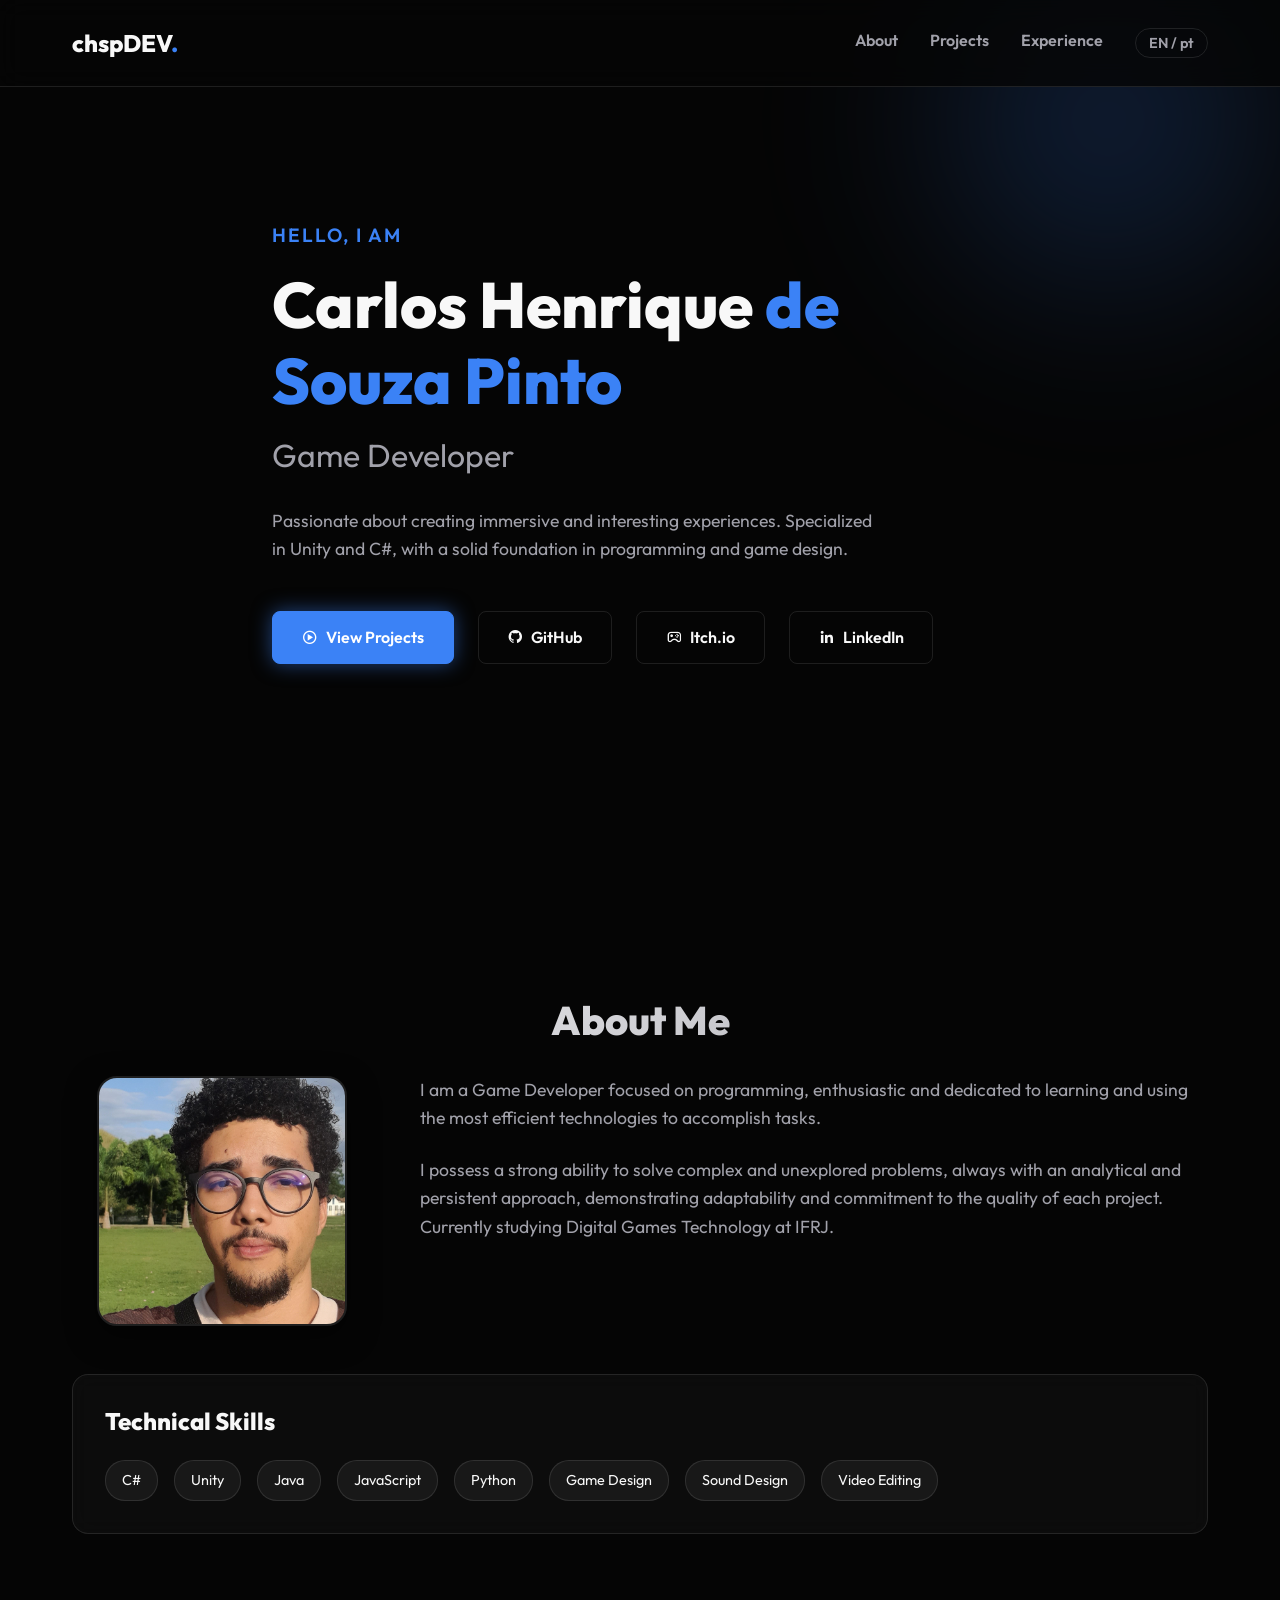
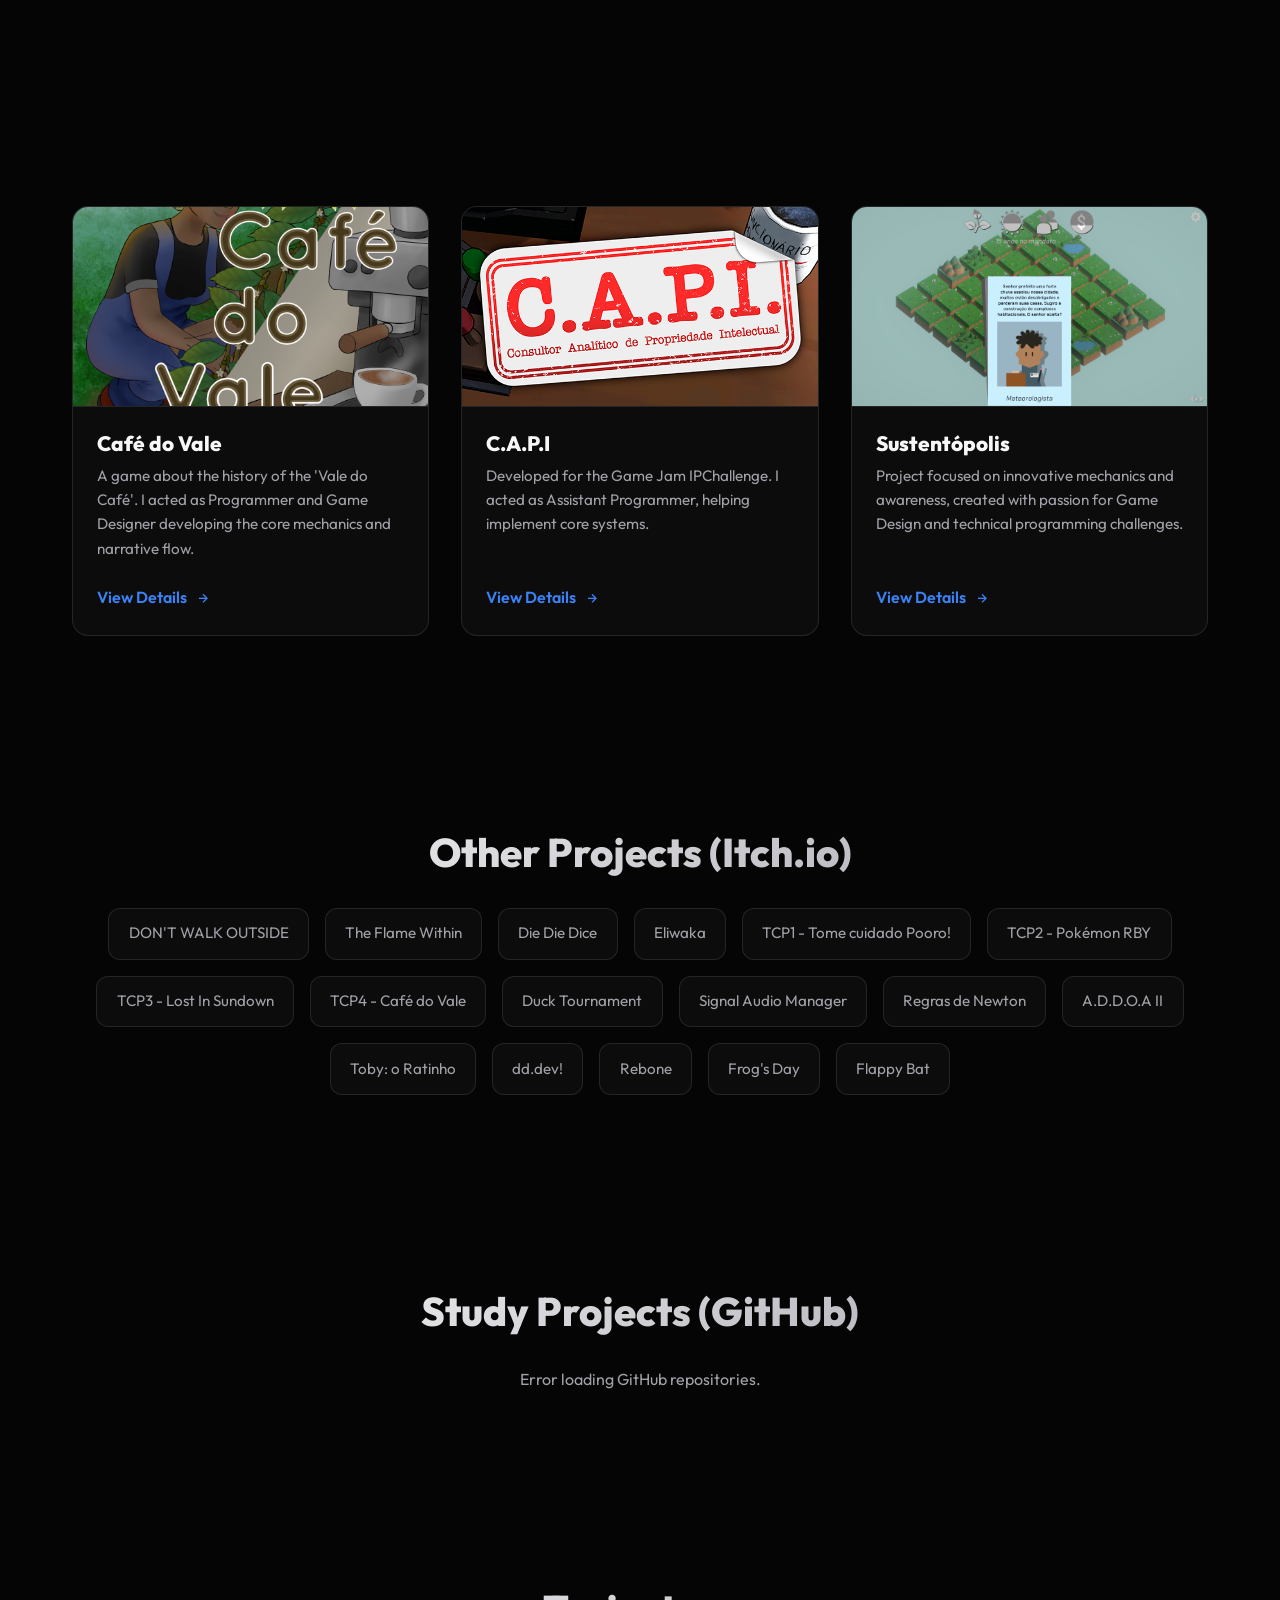
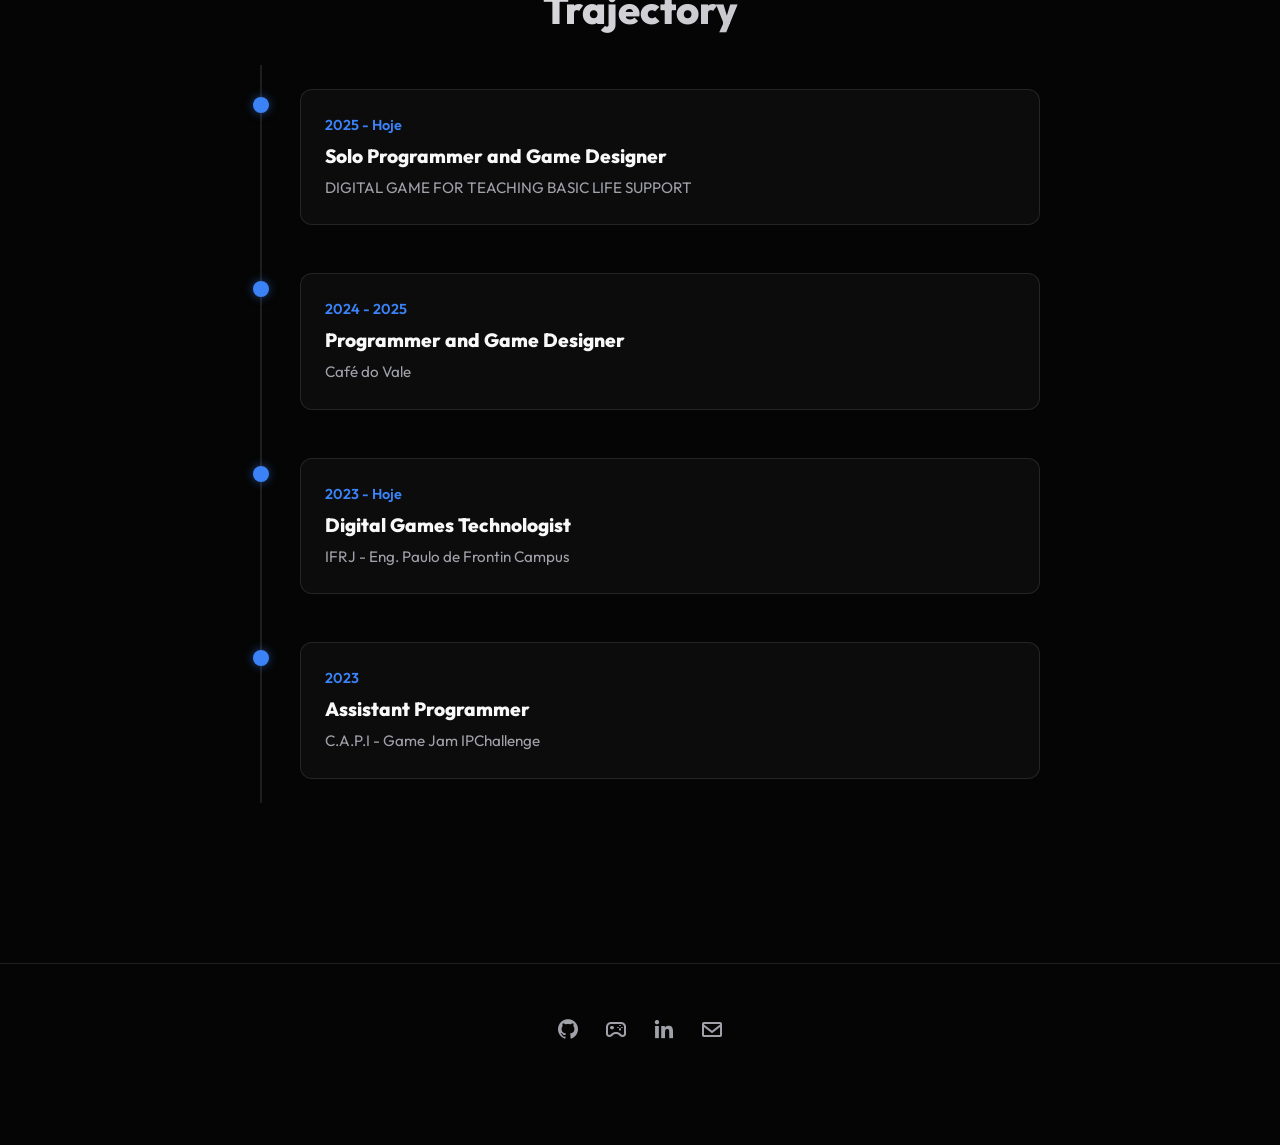
==== index.html @ 40f2615b ""Versão 1.0 - Portfólio Inicial"" ====
<!DOCTYPE html>
<html lang="pt-BR">
<head>
    <meta charset="UTF-8">
    <meta name="viewport" content="width=device-width, initial-scale=1.0">
    <title>Carlos Henrique - Desenvolvedor de Jogos</title>
    <meta name="description" content="Portfólio de Carlos Henrique de Souza Pinto, Desenvolvedor de Jogos especializado em Unity e C#.">
    <link rel="stylesheet" href="style.css">
    <!-- Boxicons for elegant icons -->
    <link href='https://unpkg.com/boxicons@2.1.4/css/boxicons.min.css' rel='stylesheet'>
</head>
<body>

    <!-- Navbar -->
    <nav>
        <div class="container nav-content">
            <a href="#" class="logo">chspDEV<span>.</span></a>
            <ul class="nav-links">
                <li><a href="#about" data-i18n="nav_about">Sobre</a></li>
                <li><a href="#projects" data-i18n="nav_projects">Projetos</a></li>
                <li><a href="#experience" data-i18n="nav_experience">Experiência</a></li>
                <li><button id="lang-toggle" class="lang-btn">EN / PT</button></li>
            </ul>
        </div>
    </nav>

    <!-- Hero Section -->
    <section class="hero" id="home">
        <div class="hero-bg"></div>
        <div class="container hero-content">
            <p class="greeting reveal" data-i18n="hero_greeting">Olá, eu sou</p>
            <h1 class="reveal">Carlos Henrique <span>de Souza Pinto</span></h1>
            <h3 class="reveal" data-i18n="hero_role">Desenvolvedor de Jogos</h3>
            <p class="hero-text reveal" data-i18n="hero_desc">
                Apaixonado por criar experiências imersivas e interessantes. Especializado em Unity e C#, 
                com sólida base em programação e design de jogos.
            </p>
            <div class="btn-group reveal">
                <a href="#projects" class="btn btn-primary">
                    <i class='bx bx-play-circle'></i> <span data-i18n="btn_projects">Ver Projetos</span>
                </a>
                <a href="https://github.com/chspDEV" target="_blank" class="btn btn-secondary">
                    <i class='bx bxl-github'></i> GitHub
                </a>
                <a href="https://carlosbobao.itch.io/" target="_blank" class="btn btn-secondary">
                    <i class='bx bx-joystick'></i> Itch.io
                </a>
                <a href="https://www.linkedin.com/in/carlos-henrique-de-souza-pinto-04412b254/" target="_blank" class="btn btn-secondary">
                    <i class='bx bxl-linkedin'></i> LinkedIn
                </a>
            </div>
        </div>
    </section>

    <!-- About Section -->
    <section id="about">
        <div class="container">
            <h2 class="reveal" data-i18n="title_about">Sobre Mim</h2>
            <div class="about-grid">
                <div class="about-profile reveal">
                    <img src="assets/profile.jpg" alt="Carlos Henrique" class="profile-img">
                </div>
                <div class="about-text reveal">
                    <p data-i18n="about_p1">
                        Sou um Desenvolvedor de Jogos com foco em programação, entusiasta e dedicado a aprender e utilizar as tecnologias mais eficientes para o cumprimento de tarefas. 
                    </p>
                    <p data-i18n="about_p2">
                        Possuo forte capacidade de resolver problemas complexos e inexplorados, sempre com uma abordagem analítica e persistente, demonstrando adaptabilidade e comprometimento com a qualidade de cada projeto. 
                        Atualmente cursando Tecnólogo em Jogos Digitais no IFRJ - Campus Eng. Paulo de Frontin.
                    </p>
                </div>
                <div class="skills-container reveal">
                    <h3 data-i18n="title_skills">Habilidades Técnicas</h3>
                    <div class="skills-list">
                        <span class="skill-tag">C#</span>
                        <span class="skill-tag">Unity</span>
                        <span class="skill-tag">Java</span>
                        <span class="skill-tag">JavaScript</span>
                        <span class="skill-tag">Python</span>
                        <span class="skill-tag">Game Design</span>
                        <span class="skill-tag">Sound Design</span>
                        <span class="skill-tag" data-i18n="skill_editing">Edição de Vídeo</span>
                    </div>
                </div>
            </div>
        </div>
    </section>

    <!-- Projects Section -->
    <section id="projects">
        <div class="container">
            <h2 class="reveal" data-i18n="title_games">Meus Jogos</h2>
            <div class="projects-grid">
                
                <!-- Project 1 -->
                <div class="project-card reveal">
                    <img src="assets/cafe-do-vale_real.jpg" alt="Café do Vale" class="project-img">
                    <div class="project-info">
                        <h3>Café do Vale</h3>
                        <p data-i18n="proj_cafe_desc">Um jogo sobre a história do Vale do Café. Atuei como Programador e Game Designer desenvolvendo as mecânicas centrais e fluxo narrativo.</p>
                        <a href="project.html?id=cafe-do-vale" class="project-link">
                            <span data-i18n="btn_details">Ver Detalhes</span> <i class='bx bx-right-arrow-alt'></i>
                        </a>
                    </div>
                </div>

                <!-- Project 2 -->
                <div class="project-card reveal">
                    <img src="assets/capi_real.jpg" alt="C.A.P.I" class="project-img">
                    <div class="project-info">
                        <h3>C.A.P.I</h3>
                        <p data-i18n="proj_capi_desc">Desenvolvido para a Game Jam IPChallenge (SEBRAE E INPI). Atuei como Programador Assistente, auxiliando na implementação de sistemas core.</p>
                        <a href="project.html?id=capi" class="project-link">
                            <span data-i18n="btn_details">Ver Detalhes</span> <i class='bx bx-right-arrow-alt'></i>
                        </a>
                    </div>
                </div>

                <!-- Project 3 -->
                <div class="project-card reveal">
                    <img src="assets/sustentpolis_real.jpg" alt="Sustentópolis" class="project-img">
                    <div class="project-info">
                        <h3>Sustentópolis</h3>
                        <p data-i18n="proj_sustentopolis_desc">Projeto focado em mecânicas inovadoras e conscientização, criado com paixão pelo Game Design e desafios técnicos de programação.</p>
                        <a href="project.html?id=sustentopolis" class="project-link">
                            <span data-i18n="btn_details">Ver Detalhes</span> <i class='bx bx-right-arrow-alt'></i>
                        </a>
                    </div>
                </div>

            </div>
        </div>
    </section>

    <!-- Other Games Section -->
    <section id="other-games">
        <div class="container">
            <h2 class="reveal" data-i18n="title_other_games">Outros Projetos (Itch.io)</h2>
            <div class="other-games-grid reveal" id="other-games-container">
                <a href="https://carlosbobao.itch.io/dontwalkoutside" target="_blank" class="other-game-tag">DON'T WALK OUTSIDE</a>
                <a href="https://clau1801dinho.itch.io/the-flame-within" target="_blank" class="other-game-tag">The Flame Within</a>
                <a href="https://stuart-manfro.itch.io/die-die-dice" target="_blank" class="other-game-tag">Die Die Dice</a>
                <a href="https://vitor-gomes.itch.io/eliwaka" target="_blank" class="other-game-tag">Eliwaka</a>
                <a href="https://carlosbobao.itch.io/tcpi-pooro" target="_blank" class="other-game-tag">TCP1 - Tome cuidado Pooro!</a>
                <a href="https://carlosbobao.itch.io/pkm-rby" target="_blank" class="other-game-tag">TCP2 - Pokémon RBY</a>
                <a href="https://carlosbobao.itch.io/lost-in-sundown" target="_blank" class="other-game-tag">TCP3 - Lost In Sundown</a>
                <a href="https://artmreis.itch.io/tcp4-cafe-do-vale" target="_blank" class="other-game-tag">TCP4 - Café do Vale</a>
                <a href="https://carlosbobao.itch.io/duck-tournament" target="_blank" class="other-game-tag">Duck Tournament</a>
                <a href="https://carlosbobao.itch.io/signal-sound-manager" target="_blank" class="other-game-tag">Signal Audio Manager</a>
                <a href="https://minatocruz.itch.io/regras-de-newton" target="_blank" class="other-game-tag">Regras de Newton</a>
                <a href="https://carlosbobao.itch.io/addoa2" target="_blank" class="other-game-tag">A.D.D.O.A II</a>
                <a href="https://eugenio-gonzalez.itch.io/toby-o-ratinho-de-laboratorio" target="_blank" class="other-game-tag">Toby: o Ratinho</a>
                <a href="https://artur-pontes.itch.io/dddev" target="_blank" class="other-game-tag">dd.dev!</a>
                <a href="https://carlosbobao.itch.io/rebone" target="_blank" class="other-game-tag">Rebone</a>
                <a href="https://carlosbobao.itch.io/frogs-day" target="_blank" class="other-game-tag">Frog's Day</a>
                <a href="https://carlosbobao.itch.io/flappybat" target="_blank" class="other-game-tag">Flappy Bat</a>
            </div>
        </div>
    </section>

    <!-- GitHub Repositories Section -->
    <section id="github-repos">
        <div class="container">
            <h2 class="reveal" data-i18n="title_github">Projetos de Estudo (GitHub)</h2>
            <div class="repos-grid reveal" id="repos-container">
                <p class="loading-text" data-i18n="loading_repos">Carregando repositórios...</p>
            </div>
        </div>
    </section>

    <!-- Experience Section -->
    <section id="experience">
        <div class="container">
            <h2 class="reveal" data-i18n="title_experience">Trajetória</h2>
            <div class="timeline">
                
                <div class="timeline-item reveal">
                    <div class="timeline-dot"></div>
                    <div class="timeline-content">
                        <div class="timeline-date">2025 - Hoje</div>
                        <h3 class="timeline-title" data-i18n="exp1_role">Programador e Game Designer solo</h3>
                        <div class="timeline-company" data-i18n="exp1_comp">JOGO DIGITAL PARA ENSINO DE SUPORTE BÁSICO DE VIDA</div>
                    </div>
                </div>

                <div class="timeline-item reveal">
                    <div class="timeline-dot"></div>
                    <div class="timeline-content">
                        <div class="timeline-date">2024 - 2025</div>
                        <h3 class="timeline-title" data-i18n="exp2_role">Programador e Game Designer</h3>
                        <div class="timeline-company" data-i18n="exp2_comp">Café do Vale</div>
                    </div>
                </div>

                <div class="timeline-item reveal">
                    <div class="timeline-dot"></div>
                    <div class="timeline-content">
                        <div class="timeline-date">2023 - Hoje</div>
                        <h3 class="timeline-title" data-i18n="exp3_role">Tecnólogo em Jogos Digitais</h3>
                        <div class="timeline-company" data-i18n="exp3_comp">IFRJ - Campus Eng. Paulo de Frontin</div>
                    </div>
                </div>

                <div class="timeline-item reveal">
                    <div class="timeline-dot"></div>
                    <div class="timeline-content">
                        <div class="timeline-date">2023</div>
                        <h3 class="timeline-title" data-i18n="exp4_role">Programador Assistente</h3>
                        <div class="timeline-company" data-i18n="exp4_comp">C.A.P.I - Game Jam IPChallenge</div>
                    </div>
                </div>

            </div>
        </div>
    </section>

    <!-- Footer -->
    <footer>
        <div class="container">
            <div class="footer-socials reveal">
                <a href="https://github.com/chspDEV" target="_blank"><i class='bx bxl-github'></i></a>
                <a href="https://carlosbobao.itch.io/" target="_blank"><i class='bx bx-joystick'></i></a>
                <a href="https://www.linkedin.com/in/carlos-henrique-de-souza-pinto-04412b254/" target="_blank"><i class='bx bxl-linkedin'></i></a>
                <a href="mailto:chspcontato@gmail.com"><i class='bx bx-envelope'></i></a>
            </div>
            <p class="reveal" data-i18n="footer_rights">© 2026 Carlos Henrique de Souza Pinto. Todos os direitos reservados.</p>
        </div>
    </footer>

    <script src="data/lang.js"></script>
    <script src="script.js"></script>
</body>
</html>
---- style.css ----
@import url('https://fonts.googleapis.com/css2?family=Outfit:wght@300;400;600;800&display=swap');

:root {
    --bg-color: #050505;
    --card-bg: rgba(255, 255, 255, 0.03);
    --card-border: rgba(255, 255, 255, 0.1);
    --text-primary: #f8f8f8;
    --text-secondary: #a1a1aa;
    --accent: #3b82f6;
    --accent-glow: rgba(59, 130, 246, 0.5);
    --transition: all 0.3s ease;
}

* {
    margin: 0;
    padding: 0;
    box-sizing: border-box;
}

html {
    scroll-behavior: smooth;
}

body {
    font-family: 'Outfit', sans-serif;
    background-color: var(--bg-color);
    color: var(--text-primary);
    line-height: 1.6;
    overflow-x: hidden;
}

/* Typography */
h1, h2, h3 {
    font-weight: 800;
    line-height: 1.2;
}

h2 {
    font-size: 2.5rem;
    margin-bottom: 2rem;
    text-align: center;
    background: linear-gradient(135deg, #fff 0%, #a1a1aa 100%);
    -webkit-background-clip: text;
    -webkit-text-fill-color: transparent;
}

a {
    text-decoration: none;
    color: inherit;
}

/* Layout Utilities */
.container {
    max-width: 1200px;
    margin: 0 auto;
    padding: 0 2rem;
}

section {
    padding: 6rem 0;
}

/* Animations */
.reveal {
    opacity: 0;
    transform: translateY(30px);
    transition: all 0.8s ease;
}
.reveal.active {
    opacity: 1;
    transform: translateY(0);
}

/* Navbar */
nav {
    position: fixed;
    top: 0;
    width: 100%;
    padding: 1.5rem 0;
    background: rgba(5, 5, 5, 0.8);
    backdrop-filter: blur(12px);
    border-bottom: 1px solid var(--card-border);
    z-index: 1000;
}

.nav-content {
    display: flex;
    justify-content: space-between;
    align-items: center;
}

.logo {
    font-size: 1.5rem;
    font-weight: 800;
    color: var(--text-primary);
}

.logo span {
    color: var(--accent);
}

.nav-links {
    display: flex;
    gap: 2rem;
    list-style: none;
}

.nav-links a {
    color: var(--text-secondary);
    font-weight: 600;
    transition: var(--transition);
}

.nav-links a:hover {
    color: var(--accent);
}
.lang-btn {
    background: transparent;
    border: 1px solid var(--card-border);
    color: var(--text-secondary);
    padding: 0.3rem 0.8rem;
    border-radius: 20px;
    cursor: pointer;
    font-family: inherit;
    font-weight: 600;
    transition: var(--transition);
    font-size: 0.9rem;
}
.lang-btn:hover {
    color: var(--accent);
    border-color: var(--accent);
}

/* Hero Section */
.hero {
    min-height: 100vh;
    display: flex;
    align-items: center;
    padding-top: 5rem;
    position: relative;
}

.hero-bg {
    position: absolute;
    top: -20%;
    right: -10%;
    width: 600px;
    height: 600px;
    background: radial-gradient(circle, var(--accent-glow) 0%, transparent 60%);
    filter: blur(80px);
    z-index: -1;
    opacity: 0.5;
}

.hero-content {
    max-width: 800px;
}

.hero p.greeting {
    color: var(--accent);
    font-weight: 600;
    font-size: 1.2rem;
    margin-bottom: 1rem;
    letter-spacing: 2px;
    text-transform: uppercase;
}

.hero h1 {
    font-size: 4rem;
    margin-bottom: 1rem;
}

.hero h1 span {
    color: var(--accent);
}

.hero h3 {
    font-size: 2rem;
    color: var(--text-secondary);
    margin-bottom: 2rem;
    font-weight: 400;
}

.hero-text {
    font-size: 1.1rem;
    color: var(--text-secondary);
    margin-bottom: 3rem;
    max-width: 600px;
}

.btn-group {
    display: flex;
    gap: 1.5rem;
}

.btn {
    padding: 0.8rem 1.8rem;
    border-radius: 8px;
    font-weight: 600;
    transition: var(--transition);
    display: inline-flex;
    align-items: center;
    gap: 0.5rem;
    cursor: pointer;
    font-size: 1rem;
}

.btn-primary {
    background: var(--accent);
    color: #fff;
    border: 1px solid var(--accent);
    box-shadow: 0 0 20px var(--accent-glow);
}

.btn-primary:hover {
    background: transparent;
    box-shadow: none;
}

.btn-secondary {
    background: transparent;
    color: var(--text-primary);
    border: 1px solid var(--card-border);
}

.btn-secondary:hover {
    border-color: var(--accent);
    color: var(--accent);
}

/* About Section */
.about-grid {
    display: grid;
    grid-template-columns: 300px 1fr;
    gap: 3rem;
    align-items: start;
}

.about-profile {
    display: flex;
    justify-content: center;
}

.profile-img {
    width: 100%;
    max-width: 250px;
    border-radius: 20px;
    border: 2px solid var(--card-border);
    box-shadow: 0 10px 30px rgba(0,0,0,0.5);
    transition: var(--transition);
}

.profile-img:hover {
    border-color: var(--accent);
    transform: translateY(-5px);
}

.about-text p {
    color: var(--text-secondary);
    margin-bottom: 1.5rem;
    font-size: 1.1rem;
}

.skills-container {
    grid-column: 1 / -1;
    background: var(--card-bg);
    border: 1px solid var(--card-border);
    border-radius: 16px;
    padding: 2rem;
    backdrop-filter: blur(10px);
}

.skills-container h3 {
    margin-bottom: 1.5rem;
    font-size: 1.5rem;
}

.skills-list {
    display: flex;
    flex-wrap: wrap;
    gap: 1rem;
}

.skill-tag {
    background: rgba(255, 255, 255, 0.05);
    border: 1px solid var(--card-border);
    padding: 0.5rem 1rem;
    border-radius: 20px;
    font-size: 0.9rem;
    transition: var(--transition);
}

.skill-tag:hover {
    border-color: var(--accent);
    color: var(--accent);
    transform: translateY(-2px);
}

/* Projects Section */
.projects-grid {
    display: grid;
    grid-template-columns: repeat(auto-fit, minmax(300px, 1fr));
    gap: 2rem;
}

.project-card {
    background: var(--card-bg);
    border: 1px solid var(--card-border);
    border-radius: 16px;
    overflow: hidden;
    transition: var(--transition);
    display: flex;
    flex-direction: column;
}

.project-card:hover {
    transform: translateY(-10px);
    border-color: rgba(59, 130, 246, 0.3);
    box-shadow: 0 10px 30px rgba(0,0,0,0.5);
}

.project-img {
    width: 100%;
    height: 200px;
    object-fit: cover;
    border-bottom: 1px solid var(--card-border);
}

.project-info {
    padding: 1.5rem;
    flex-grow: 1;
    display: flex;
    flex-direction: column;
}

.project-info h3 {
    font-size: 1.3rem;
    margin-bottom: 0.5rem;
}

.project-info p {
    color: var(--text-secondary);
    font-size: 0.95rem;
    margin-bottom: 1.5rem;
    flex-grow: 1;
}

.project-link {
    display: inline-flex;
    align-items: center;
    gap: 0.5rem;
    color: var(--accent);
    font-weight: 600;
    transition: var(--transition);
}

.project-link:hover {
    gap: 0.8rem;
}

/* Experience Section */
.timeline {
    position: relative;
    max-width: 800px;
    margin: 0 auto;
}

.timeline::before {
    content: '';
    position: absolute;
    width: 2px;
    background: var(--card-border);
    top: 0;
    bottom: 0;
    left: 20px;
}

.timeline-item {
    padding: 1.5rem 0 1.5rem 60px;
    position: relative;
}

.timeline-dot {
    position: absolute;
    width: 16px;
    height: 16px;
    background: var(--accent);
    border-radius: 50%;
    left: 13px;
    top: 2rem;
    box-shadow: 0 0 10px var(--accent-glow);
}

.timeline-content {
    background: var(--card-bg);
    border: 1px solid var(--card-border);
    border-radius: 12px;
    padding: 1.5rem;
    transition: var(--transition);
}

.timeline-content:hover {
    border-color: var(--accent);
}

.timeline-date {
    color: var(--accent);
    font-weight: 600;
    font-size: 0.9rem;
    margin-bottom: 0.5rem;
}

.timeline-title {
    font-size: 1.2rem;
    margin-bottom: 0.5rem;
}

.timeline-company {
    color: var(--text-secondary);
    font-size: 0.95rem;
}

/* Footer */
footer {
    border-top: 1px solid var(--card-border);
    padding: 3rem 0;
    text-align: center;
    margin-top: 4rem;
}

.footer-socials {
    display: flex;
    justify-content: center;
    gap: 1.5rem;
    margin-bottom: 1.5rem;
}

.footer-socials a {
    color: var(--text-secondary);
    font-size: 1.5rem;
    transition: var(--transition);
}

.footer-socials a:hover {
    color: var(--accent);
    transform: translateY(-3px);
}

footer p {
    color: var(--text-secondary);
    font-size: 0.9rem;
}

/* Responsive */
@media (max-width: 768px) {
    .hero h1 { font-size: 3rem; }
    .hero h3 { font-size: 1.5rem; }
    .about-grid { grid-template-columns: 1fr; gap: 2rem; }
    .nav-links { display: none; } /* Could add a hamburger menu later */
    .btn-group { flex-direction: column; }
}

/* Other Games & GitHub Repos */
.other-games-grid {
    display: flex;
    flex-wrap: wrap;
    gap: 1rem;
    justify-content: center;
}

.other-game-tag {
    background: rgba(255, 255, 255, 0.03);
    border: 1px solid var(--card-border);
    padding: 0.8rem 1.2rem;
    border-radius: 12px;
    font-size: 0.95rem;
    transition: var(--transition);
    color: var(--text-secondary);
}

.other-game-tag:hover {
    border-color: var(--accent);
    color: var(--accent);
    transform: translateY(-3px);
    background: rgba(59, 130, 246, 0.1);
}

.repos-grid {
    display: grid;
    grid-template-columns: repeat(auto-fit, minmax(280px, 1fr));
    gap: 1.5rem;
}

.repo-card {
    background: var(--card-bg);
    border: 1px solid var(--card-border);
    border-radius: 12px;
    padding: 1.5rem;
    transition: var(--transition);
    display: flex;
    flex-direction: column;
}

.repo-card:hover {
    border-color: var(--accent);
    transform: translateY(-5px);
}

.repo-header {
    display: flex;
    justify-content: space-between;
    align-items: center;
    margin-bottom: 1rem;
}

.repo-title {
    font-size: 1.2rem;
    color: var(--text-primary);
    display: flex;
    align-items: center;
    gap: 0.5rem;
}

.repo-desc {
    color: var(--text-secondary);
    font-size: 0.9rem;
    margin-bottom: 1.5rem;
    flex-grow: 1;
}

.repo-footer {
    display: flex;
    gap: 1rem;
    font-size: 0.85rem;
    color: var(--text-secondary);
}

.repo-footer span {
    display: flex;
    align-items: center;
    gap: 0.3rem;
}

.loading-text {
    text-align: center;
    color: var(--text-secondary);
    grid-column: 1 / -1;
}
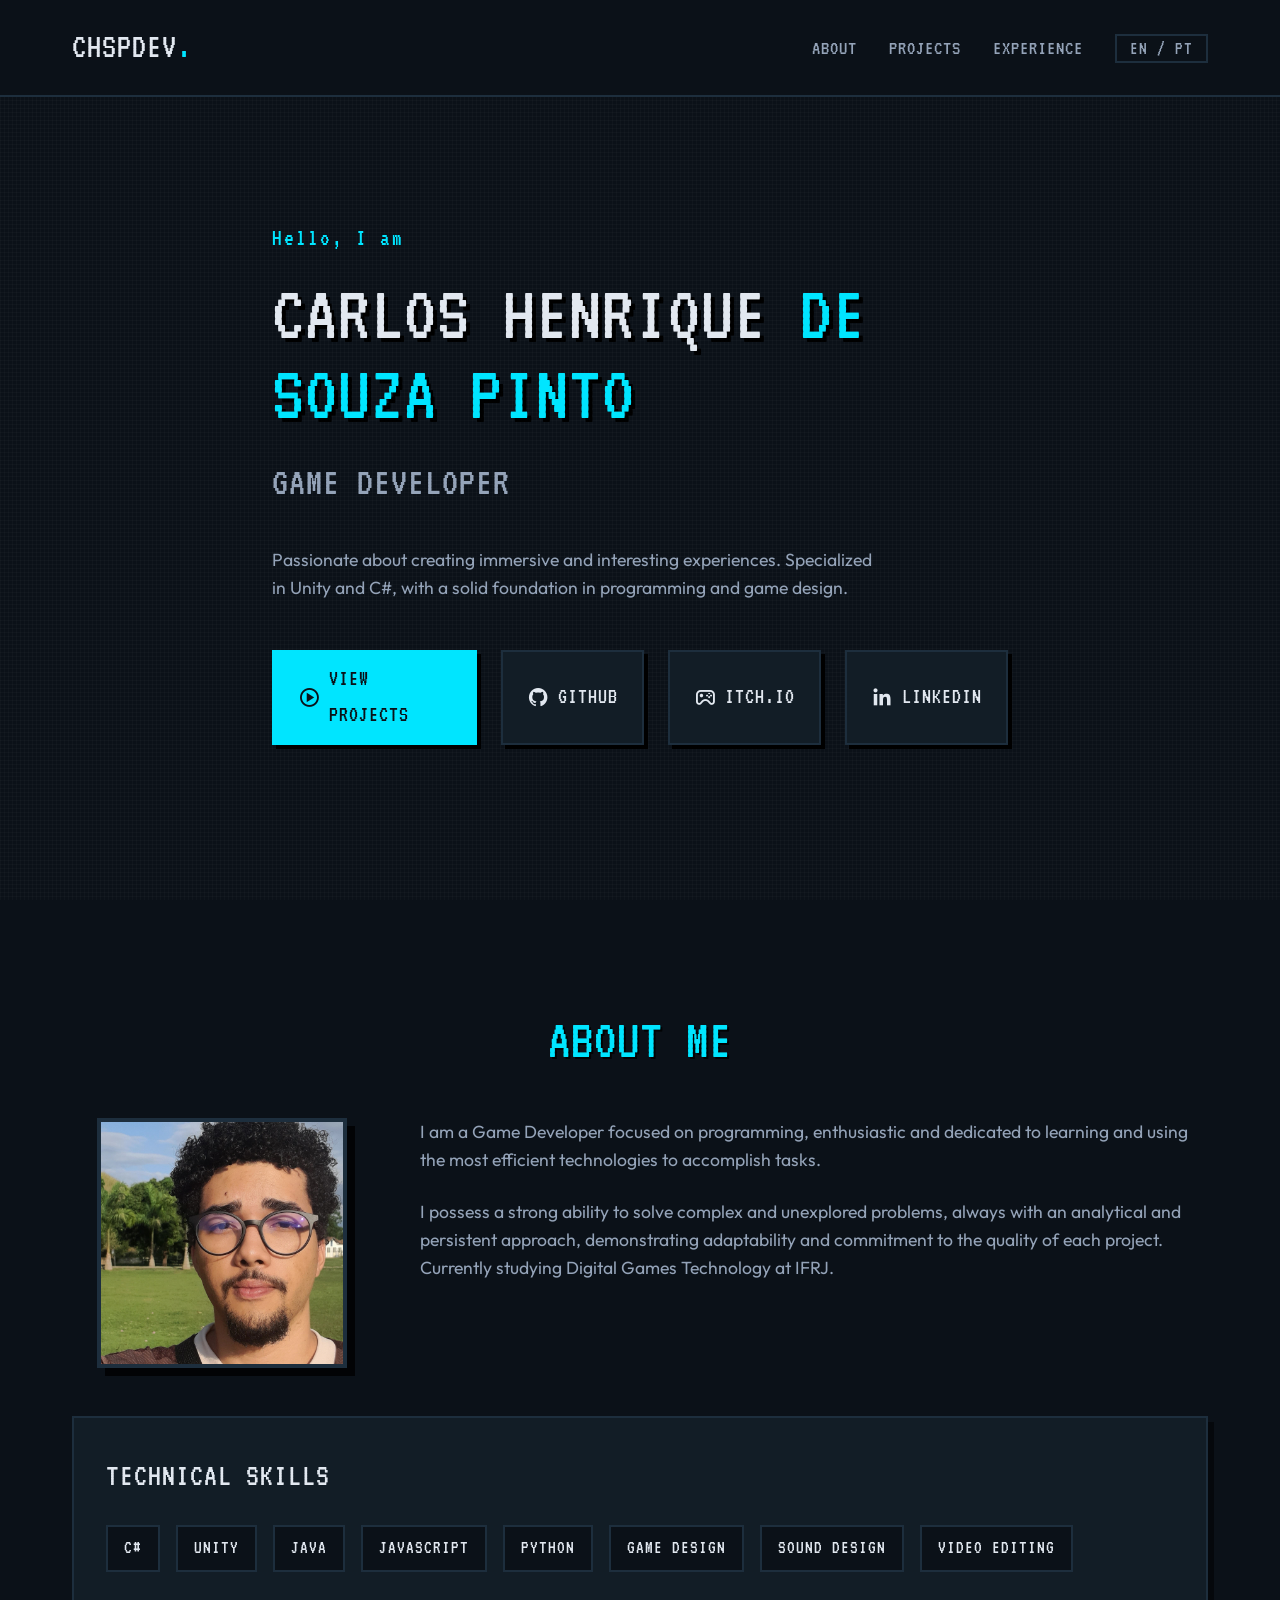
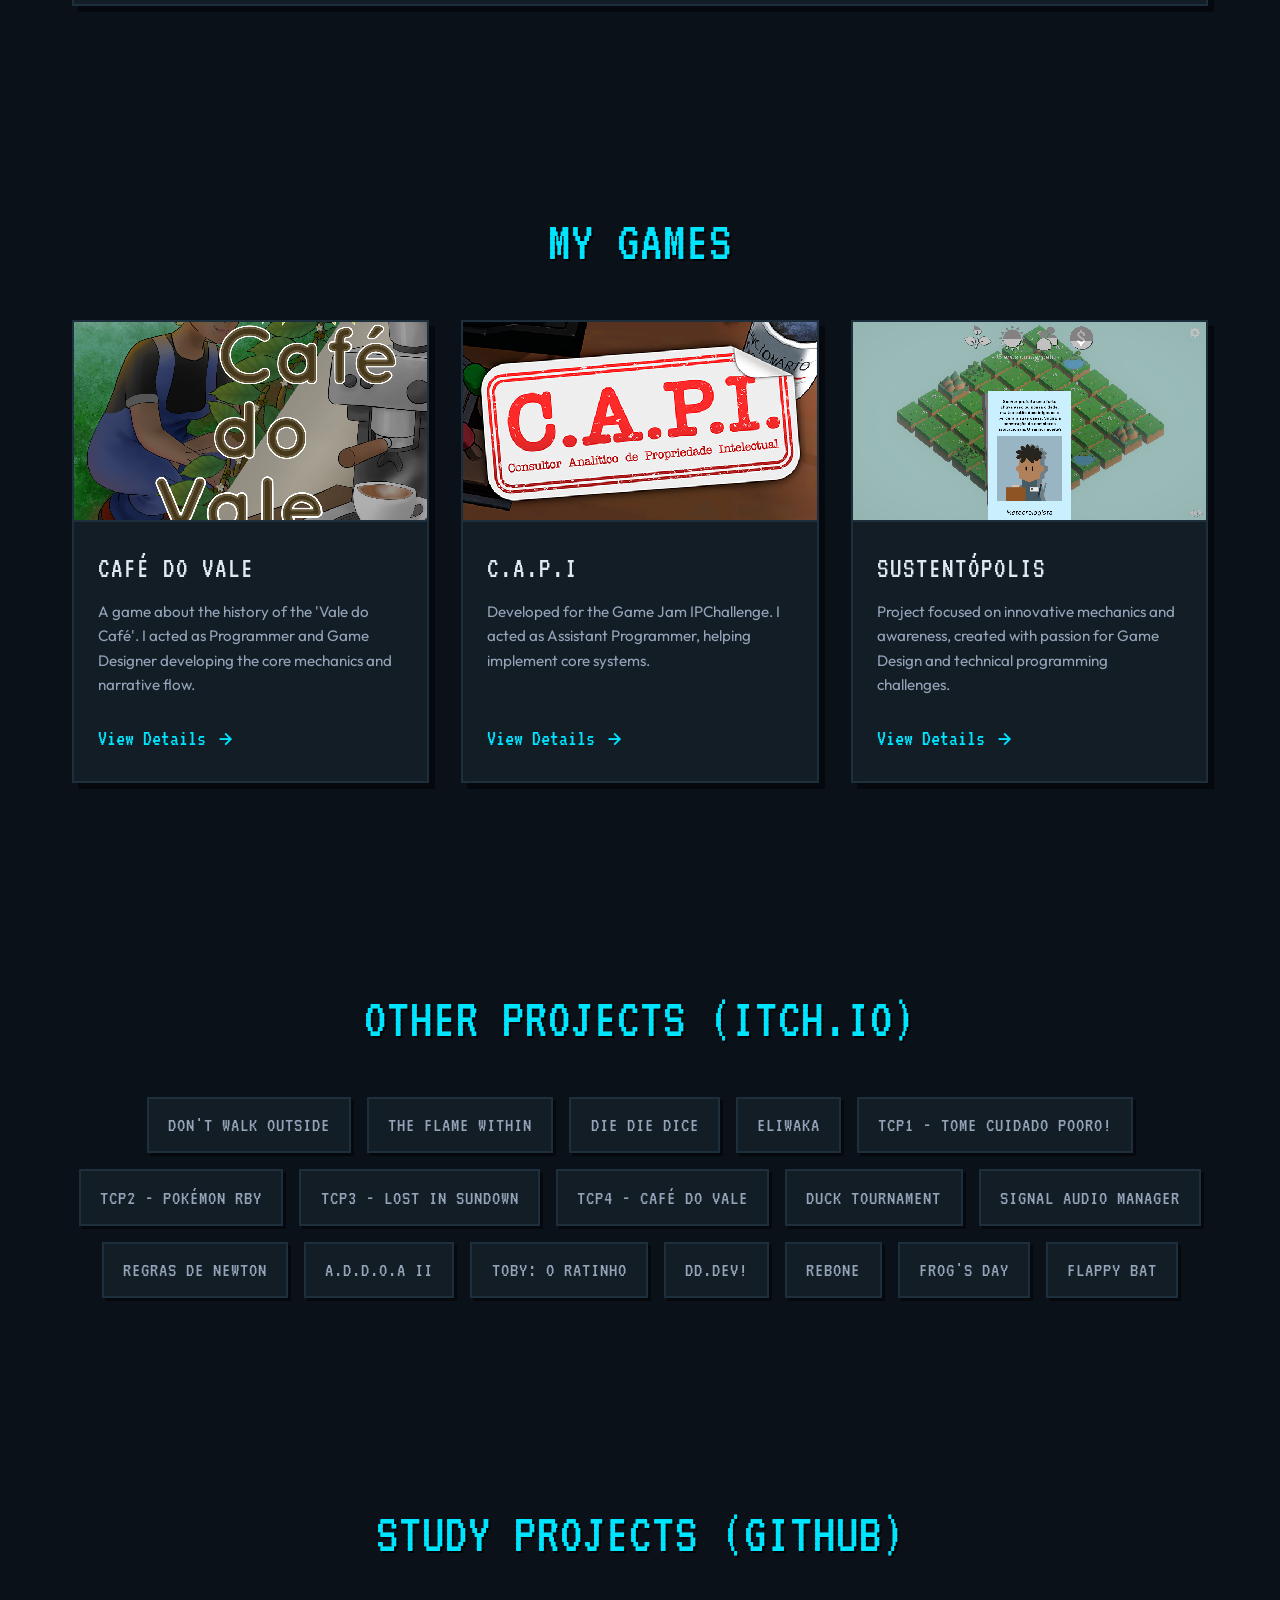
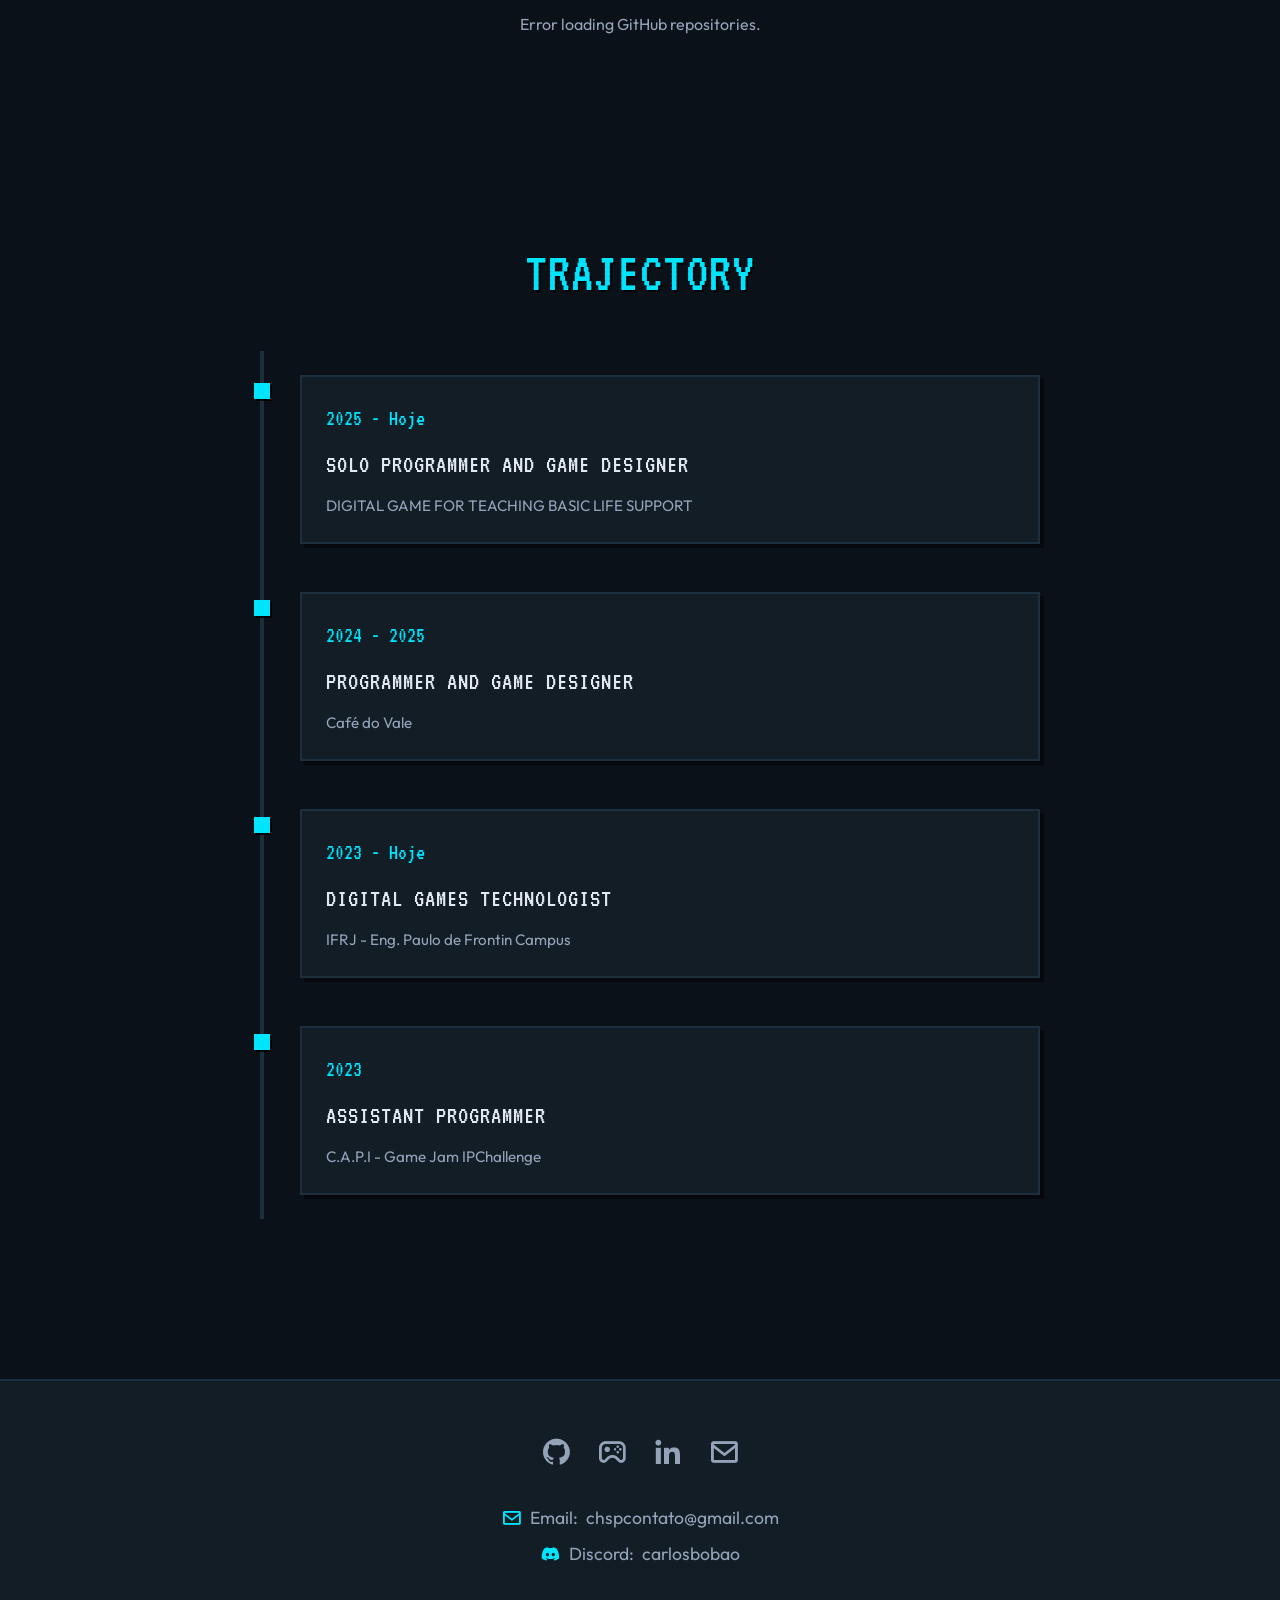
==== commit c929052d: "Versão 1.1" ====
--- a/index.html
+++ b/index.html
@@ -218,10 +218,14 @@
     <footer>
         <div class="container">
             <div class="footer-socials reveal">
-                <a href="https://github.com/chspDEV" target="_blank"><i class='bx bxl-github'></i></a>
-                <a href="https://carlosbobao.itch.io/" target="_blank"><i class='bx bx-joystick'></i></a>
-                <a href="https://www.linkedin.com/in/carlos-henrique-de-souza-pinto-04412b254/" target="_blank"><i class='bx bxl-linkedin'></i></a>
-                <a href="mailto:chspcontato@gmail.com"><i class='bx bx-envelope'></i></a>
+                <a href="https://github.com/chspDEV" target="_blank" title="GitHub"><i class='bx bxl-github'></i></a>
+                <a href="https://carlosbobao.itch.io/" target="_blank" title="Itch.io"><i class='bx bx-joystick'></i></a>
+                <a href="https://www.linkedin.com/in/carlos-henrique-de-souza-pinto-04412b254/" target="_blank" title="LinkedIn"><i class='bx bxl-linkedin'></i></a>
+                <a href="mailto:chspcontato@gmail.com" title="Email"><i class='bx bx-envelope'></i></a>
+            </div>
+            <div class="footer-contact reveal">
+                <p><i class='bx bx-envelope'></i> <span data-i18n="contact_email">Email:</span> chspcontato@gmail.com</p>
+                <p><i class='bx bxl-discord-alt'></i> <span data-i18n="contact_discord">Discord:</span> carlosbobao</p>
             </div>
             <p class="reveal" data-i18n="footer_rights">© 2026 Carlos Henrique de Souza Pinto. Todos os direitos reservados.</p>
         </div>
--- a/style.css
+++ b/style.css
@@ -1,14 +1,14 @@
-@import url('https://fonts.googleapis.com/css2?family=Outfit:wght@300;400;600;800&display=swap');
+@import url('https://fonts.googleapis.com/css2?family=Outfit:wght@300;400;600;800&family=VT323&display=swap');
 
 :root {
-    --bg-color: #050505;
-    --card-bg: rgba(255, 255, 255, 0.03);
-    --card-border: rgba(255, 255, 255, 0.1);
-    --text-primary: #f8f8f8;
-    --text-secondary: #a1a1aa;
-    --accent: #3b82f6;
-    --accent-glow: rgba(59, 130, 246, 0.5);
-    --transition: all 0.3s ease;
+    --bg-color: #0b1118;
+    --card-bg: #121d26;
+    --card-border: #1d2e3d;
+    --text-primary: #e2e8f0;
+    --text-secondary: #94a3b8;
+    --accent: #00e5ff;
+    --accent-glow: rgba(0, 229, 255, 0.4);
+    --transition: all 0.2s ease-in-out;
 }
 
 * {
@@ -30,18 +30,19 @@
 }
 
 /* Typography */
-h1, h2, h3 {
-    font-weight: 800;
-    line-height: 1.2;
+h1, h2, h3, .logo, .nav-links, .btn, .lang-btn, .skill-tag, .other-game-tag {
+    font-family: 'VT323', monospace;
+    font-weight: normal;
+    text-transform: uppercase;
+    letter-spacing: 1px;
 }
 
 h2 {
-    font-size: 2.5rem;
+    font-size: 3.5rem;
     margin-bottom: 2rem;
     text-align: center;
-    background: linear-gradient(135deg, #fff 0%, #a1a1aa 100%);
-    -webkit-background-clip: text;
-    -webkit-text-fill-color: transparent;
+    color: var(--accent);
+    text-shadow: 2px 2px 0px rgba(0,0,0,0.8);
 }
 
 a {
@@ -63,8 +64,8 @@
 /* Animations */
 .reveal {
     opacity: 0;
-    transform: translateY(30px);
-    transition: all 0.8s ease;
+    transform: translateY(20px);
+    transition: all 0.5s ease;
 }
 .reveal.active {
     opacity: 1;
@@ -76,10 +77,9 @@
     position: fixed;
     top: 0;
     width: 100%;
-    padding: 1.5rem 0;
-    background: rgba(5, 5, 5, 0.8);
-    backdrop-filter: blur(12px);
-    border-bottom: 1px solid var(--card-border);
+    padding: 1.2rem 0;
+    background: #0b1118;
+    border-bottom: 2px solid var(--card-border);
     z-index: 1000;
 }
 
@@ -90,8 +90,7 @@
 }
 
 .logo {
-    font-size: 1.5rem;
-    font-weight: 800;
+    font-size: 2.2rem;
     color: var(--text-primary);
 }
 
@@ -103,31 +102,32 @@
     display: flex;
     gap: 2rem;
     list-style: none;
+    font-size: 1.3rem;
 }
 
 .nav-links a {
     color: var(--text-secondary);
-    font-weight: 600;
     transition: var(--transition);
 }
 
 .nav-links a:hover {
     color: var(--accent);
-}
+    text-shadow: 0 0 5px var(--accent-glow);
+}
+
 .lang-btn {
     background: transparent;
-    border: 1px solid var(--card-border);
-    color: var(--text-secondary);
-    padding: 0.3rem 0.8rem;
-    border-radius: 20px;
+    border: 2px solid var(--card-border);
+    color: var(--text-secondary);
+    padding: 0.2rem 0.8rem;
+    border-radius: 0px; /* Sharp corners */
     cursor: pointer;
-    font-family: inherit;
-    font-weight: 600;
-    transition: var(--transition);
-    font-size: 0.9rem;
+    transition: var(--transition);
+    font-size: 1.2rem;
 }
 .lang-btn:hover {
-    color: var(--accent);
+    color: var(--bg-color);
+    background-color: var(--accent);
     border-color: var(--accent);
 }
 
@@ -136,20 +136,21 @@
     min-height: 100vh;
     display: flex;
     align-items: center;
-    padding-top: 5rem;
+    padding-top: 10rem;
     position: relative;
 }
 
 .hero-bg {
     position: absolute;
-    top: -20%;
-    right: -10%;
-    width: 600px;
-    height: 600px;
-    background: radial-gradient(circle, var(--accent-glow) 0%, transparent 60%);
-    filter: blur(80px);
+    top: 0;
+    right: 0;
+    width: 100%;
+    height: 100%;
+    background: linear-gradient(0deg, rgba(11,17,24,1) 0%, rgba(0,229,255,0.03) 100%);
+    background-size: 4px 4px; /* Pixel grid effect */
+    background-image: linear-gradient(to right, rgba(255, 255, 255, 0.02) 1px, transparent 1px),
+                      linear-gradient(to bottom, rgba(255, 255, 255, 0.02) 1px, transparent 1px);
     z-index: -1;
-    opacity: 0.5;
 }
 
 .hero-content {
@@ -158,16 +159,17 @@
 
 .hero p.greeting {
     color: var(--accent);
-    font-weight: 600;
-    font-size: 1.2rem;
+    font-size: 1.5rem;
     margin-bottom: 1rem;
+    font-family: 'VT323', monospace;
     letter-spacing: 2px;
-    text-transform: uppercase;
 }
 
 .hero h1 {
-    font-size: 4rem;
+    font-size: 5rem;
     margin-bottom: 1rem;
+    line-height: 1;
+    text-shadow: 4px 4px 0px rgba(0,0,0,1);
 }
 
 .hero h1 span {
@@ -175,10 +177,9 @@
 }
 
 .hero h3 {
-    font-size: 2rem;
+    font-size: 2.5rem;
     color: var(--text-secondary);
     margin-bottom: 2rem;
-    font-weight: 400;
 }
 
 .hero-text {
@@ -194,33 +195,37 @@
 }
 
 .btn {
-    padding: 0.8rem 1.8rem;
-    border-radius: 8px;
-    font-weight: 600;
+    padding: 0.6rem 1.5rem;
+    border-radius: 0px; /* Sharp corners */
     transition: var(--transition);
     display: inline-flex;
     align-items: center;
     gap: 0.5rem;
     cursor: pointer;
-    font-size: 1rem;
+    font-size: 1.4rem;
+    border: 2px solid var(--accent);
+    box-shadow: 4px 4px 0px rgba(0, 0, 0, 1);
+}
+
+.btn:active {
+    transform: translate(2px, 2px);
+    box-shadow: 2px 2px 0px rgba(0, 0, 0, 1);
 }
 
 .btn-primary {
     background: var(--accent);
-    color: #fff;
-    border: 1px solid var(--accent);
-    box-shadow: 0 0 20px var(--accent-glow);
+    color: var(--bg-color);
 }
 
 .btn-primary:hover {
-    background: transparent;
-    box-shadow: none;
+    background: var(--text-primary);
+    border-color: var(--text-primary);
 }
 
 .btn-secondary {
-    background: transparent;
+    background: var(--card-bg);
     color: var(--text-primary);
-    border: 1px solid var(--card-border);
+    border: 2px solid var(--card-border);
 }
 
 .btn-secondary:hover {
@@ -244,15 +249,14 @@
 .profile-img {
     width: 100%;
     max-width: 250px;
-    border-radius: 20px;
-    border: 2px solid var(--card-border);
-    box-shadow: 0 10px 30px rgba(0,0,0,0.5);
+    border-radius: 0px;
+    border: 4px solid var(--card-border);
+    box-shadow: 8px 8px 0px rgba(0,0,0,0.8);
     transition: var(--transition);
 }
 
 .profile-img:hover {
     border-color: var(--accent);
-    transform: translateY(-5px);
 }
 
 .about-text p {
@@ -264,15 +268,15 @@
 .skills-container {
     grid-column: 1 / -1;
     background: var(--card-bg);
-    border: 1px solid var(--card-border);
-    border-radius: 16px;
+    border: 2px solid var(--card-border);
+    border-radius: 0px;
     padding: 2rem;
-    backdrop-filter: blur(10px);
+    box-shadow: 6px 6px 0px rgba(0,0,0,0.5);
 }
 
 .skills-container h3 {
     margin-bottom: 1.5rem;
-    font-size: 1.5rem;
+    font-size: 2rem;
 }
 
 .skills-list {
@@ -282,18 +286,18 @@
 }
 
 .skill-tag {
-    background: rgba(255, 255, 255, 0.05);
-    border: 1px solid var(--card-border);
-    padding: 0.5rem 1rem;
-    border-radius: 20px;
-    font-size: 0.9rem;
+    background: var(--bg-color);
+    border: 2px solid var(--card-border);
+    padding: 0.4rem 1rem;
+    border-radius: 0px;
+    font-size: 1.2rem;
     transition: var(--transition);
 }
 
 .skill-tag:hover {
     border-color: var(--accent);
     color: var(--accent);
-    transform: translateY(-2px);
+    background: rgba(0, 229, 255, 0.1);
 }
 
 /* Projects Section */
@@ -305,25 +309,27 @@
 
 .project-card {
     background: var(--card-bg);
-    border: 1px solid var(--card-border);
-    border-radius: 16px;
+    border: 2px solid var(--card-border);
+    border-radius: 0px;
     overflow: hidden;
     transition: var(--transition);
     display: flex;
     flex-direction: column;
+    box-shadow: 6px 6px 0px rgba(0,0,0,0.5);
 }
 
 .project-card:hover {
-    transform: translateY(-10px);
-    border-color: rgba(59, 130, 246, 0.3);
-    box-shadow: 0 10px 30px rgba(0,0,0,0.5);
+    transform: translateY(-5px);
+    border-color: var(--accent);
+    box-shadow: 6px 6px 0px var(--accent-glow);
 }
 
 .project-img {
     width: 100%;
     height: 200px;
     object-fit: cover;
-    border-bottom: 1px solid var(--card-border);
+    border-bottom: 2px solid var(--card-border);
+    image-rendering: pixelated; /* Adds to the retro feel if images are small */
 }
 
 .project-info {
@@ -334,8 +340,9 @@
 }
 
 .project-info h3 {
-    font-size: 1.3rem;
+    font-size: 1.8rem;
     margin-bottom: 0.5rem;
+    color: var(--text-primary);
 }
 
 .project-info p {
@@ -350,12 +357,14 @@
     align-items: center;
     gap: 0.5rem;
     color: var(--accent);
-    font-weight: 600;
+    font-family: 'VT323', monospace;
+    font-size: 1.4rem;
     transition: var(--transition);
 }
 
 .project-link:hover {
     gap: 0.8rem;
+    color: var(--text-primary);
 }
 
 /* Experience Section */
@@ -368,7 +377,7 @@
 .timeline::before {
     content: '';
     position: absolute;
-    width: 2px;
+    width: 4px;
     background: var(--card-border);
     top: 0;
     bottom: 0;
@@ -385,18 +394,19 @@
     width: 16px;
     height: 16px;
     background: var(--accent);
-    border-radius: 50%;
-    left: 13px;
+    border-radius: 0px; /* Square dot */
+    left: 14px;
     top: 2rem;
-    box-shadow: 0 0 10px var(--accent-glow);
+    box-shadow: 2px 2px 0px rgba(0,0,0,0.8);
 }
 
 .timeline-content {
     background: var(--card-bg);
-    border: 1px solid var(--card-border);
-    border-radius: 12px;
+    border: 2px solid var(--card-border);
+    border-radius: 0px;
     padding: 1.5rem;
     transition: var(--transition);
+    box-shadow: 4px 4px 0px rgba(0,0,0,0.5);
 }
 
 .timeline-content:hover {
@@ -405,13 +415,13 @@
 
 .timeline-date {
     color: var(--accent);
-    font-weight: 600;
-    font-size: 0.9rem;
+    font-family: 'VT323', monospace;
+    font-size: 1.4rem;
     margin-bottom: 0.5rem;
 }
 
 .timeline-title {
-    font-size: 1.2rem;
+    font-size: 1.6rem;
     margin-bottom: 0.5rem;
 }
 
@@ -422,10 +432,11 @@
 
 /* Footer */
 footer {
-    border-top: 1px solid var(--card-border);
+    border-top: 2px solid var(--card-border);
     padding: 3rem 0;
     text-align: center;
     margin-top: 4rem;
+    background: var(--card-bg);
 }
 
 .footer-socials {
@@ -437,7 +448,7 @@
 
 .footer-socials a {
     color: var(--text-secondary);
-    font-size: 1.5rem;
+    font-size: 2rem;
     transition: var(--transition);
 }
 
@@ -446,17 +457,36 @@
     transform: translateY(-3px);
 }
 
+.footer-contact {
+    margin-bottom: 2rem;
+}
+
+.footer-contact p {
+    color: var(--text-secondary);
+    font-size: 1.1rem;
+    display: flex;
+    align-items: center;
+    justify-content: center;
+    gap: 0.5rem;
+    margin-bottom: 0.5rem;
+}
+
+.footer-contact i {
+    color: var(--accent);
+    font-size: 1.3rem;
+}
+
 footer p {
     color: var(--text-secondary);
-    font-size: 0.9rem;
+    font-size: 1rem;
 }
 
 /* Responsive */
 @media (max-width: 768px) {
-    .hero h1 { font-size: 3rem; }
-    .hero h3 { font-size: 1.5rem; }
+    .hero h1 { font-size: 3.5rem; }
+    .hero h3 { font-size: 1.8rem; }
     .about-grid { grid-template-columns: 1fr; gap: 2rem; }
-    .nav-links { display: none; } /* Could add a hamburger menu later */
+    .nav-links { display: none; }
     .btn-group { flex-direction: column; }
 }
 
@@ -469,20 +499,21 @@
 }
 
 .other-game-tag {
-    background: rgba(255, 255, 255, 0.03);
-    border: 1px solid var(--card-border);
-    padding: 0.8rem 1.2rem;
-    border-radius: 12px;
-    font-size: 0.95rem;
-    transition: var(--transition);
-    color: var(--text-secondary);
+    background: var(--card-bg);
+    border: 2px solid var(--card-border);
+    padding: 0.6rem 1.2rem;
+    border-radius: 0px;
+    font-size: 1.3rem;
+    transition: var(--transition);
+    color: var(--text-secondary);
+    box-shadow: 3px 3px 0px rgba(0,0,0,0.5);
 }
 
 .other-game-tag:hover {
     border-color: var(--accent);
     color: var(--accent);
     transform: translateY(-3px);
-    background: rgba(59, 130, 246, 0.1);
+    box-shadow: 3px 3px 0px var(--accent-glow);
 }
 
 .repos-grid {
@@ -493,17 +524,19 @@
 
 .repo-card {
     background: var(--card-bg);
-    border: 1px solid var(--card-border);
-    border-radius: 12px;
+    border: 2px solid var(--card-border);
+    border-radius: 0px;
     padding: 1.5rem;
     transition: var(--transition);
     display: flex;
     flex-direction: column;
+    box-shadow: 4px 4px 0px rgba(0,0,0,0.5);
 }
 
 .repo-card:hover {
     border-color: var(--accent);
     transform: translateY(-5px);
+    box-shadow: 4px 4px 0px var(--accent-glow);
 }
 
 .repo-header {
@@ -514,7 +547,7 @@
 }
 
 .repo-title {
-    font-size: 1.2rem;
+    font-size: 1.6rem;
     color: var(--text-primary);
     display: flex;
     align-items: center;
@@ -523,7 +556,7 @@
 
 .repo-desc {
     color: var(--text-secondary);
-    font-size: 0.9rem;
+    font-size: 0.95rem;
     margin-bottom: 1.5rem;
     flex-grow: 1;
 }
@@ -532,7 +565,7 @@
     display: flex;
     gap: 1rem;
     font-size: 0.85rem;
-    color: var(--text-secondary);
+    color: var(--accent);
 }
 
 .repo-footer span {
